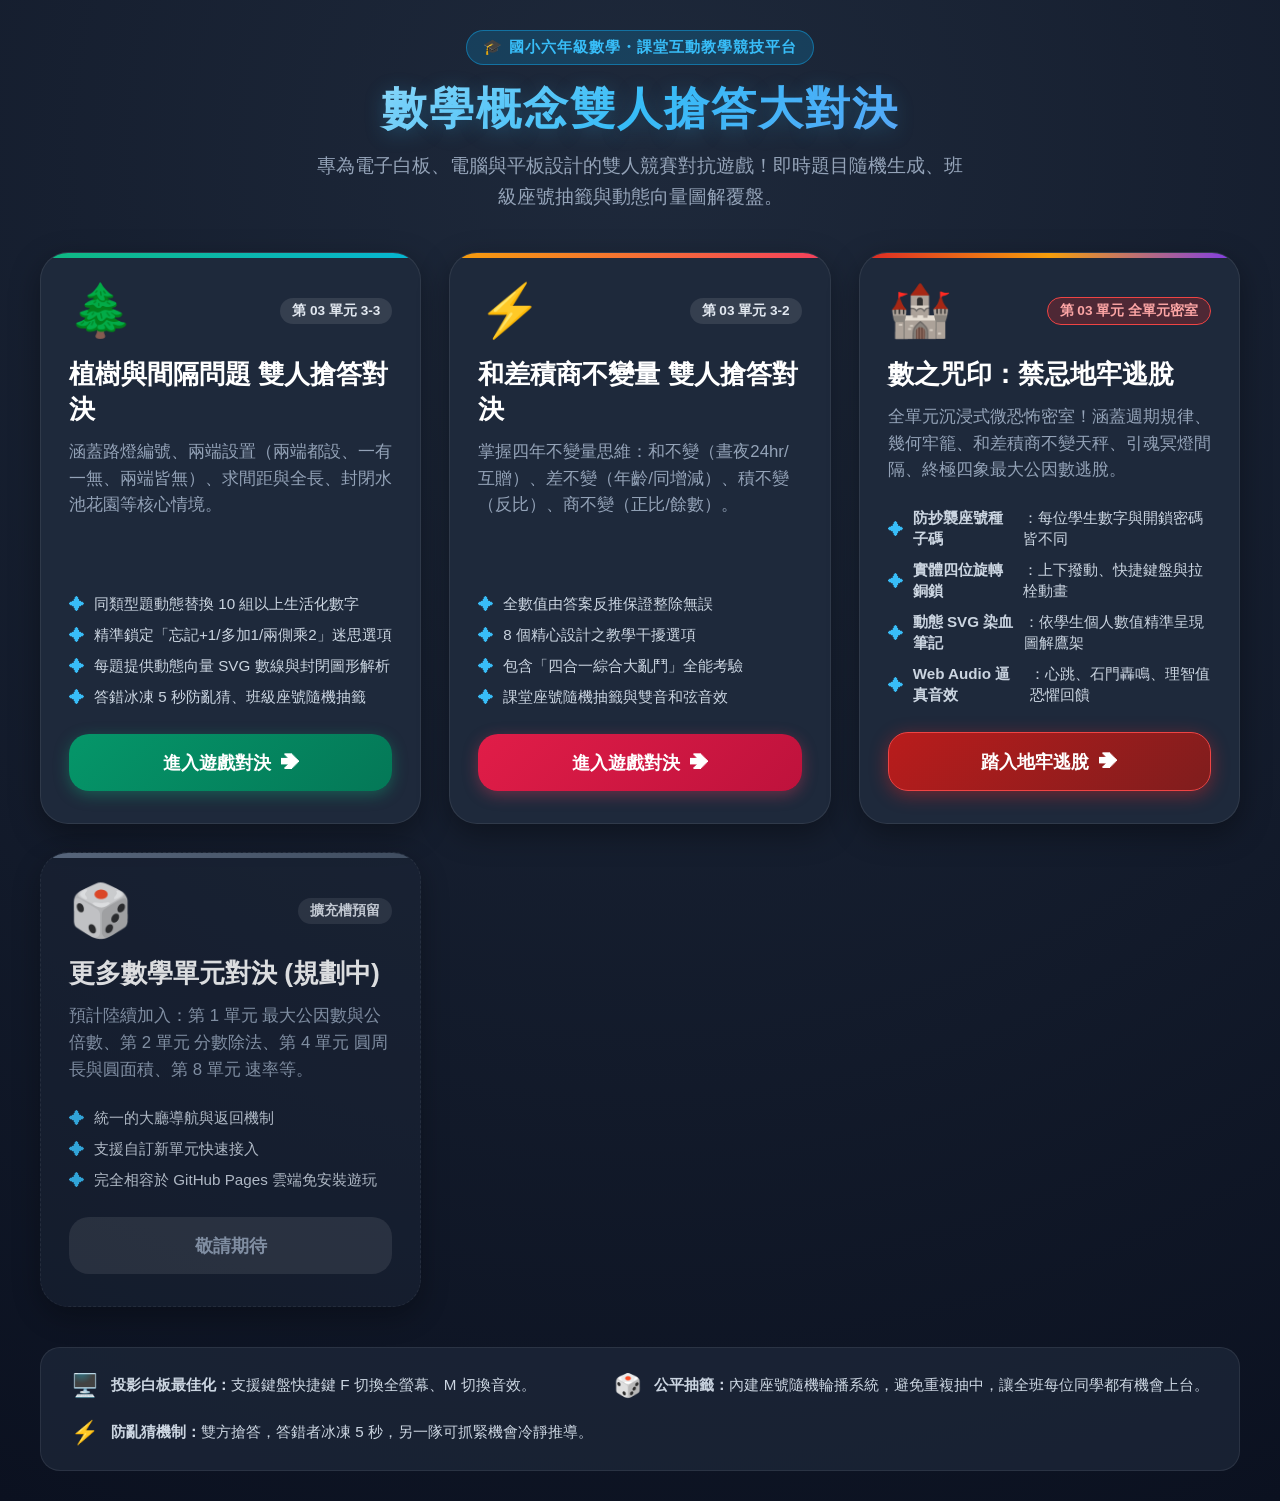
==== index.html @ cec196a3 "feat: 新增康軒六上第03單元《數之咒印：禁忌地牢逃脫》沉浸式微恐怖密室闖關遊戲" ====
<!DOCTYPE html>
<html lang="zh-TW">
<head>
  <meta charset="UTF-8">
  <meta name="viewport" content="width=device-width, initial-scale=1.0">
  <title>國小數學互動學習館・雙人搶答對決競技場</title>
  <link rel="stylesheet" href="portal.css?v=20261005_4">
</head>
<body>

  <div class="portal-container">
    <!-- 頂部大標題 -->
    <header class="portal-header">
      <div class="badge-tag">🎓 國小六年級數學・課堂互動教學競技平台</div>
      <h1 class="portal-title">數學概念雙人搶答大對決</h1>
      <p class="portal-subtitle">專為電子白板、電腦與平板設計的雙人競賽對抗遊戲！即時題目隨機生成、班級座號抽籤與動態向量圖解覆盤。</p>
    </header>

    <!-- 遊戲卡片列表 (今後可持續新增) -->
    <main class="games-grid">

      <!-- 遊戲 1：植樹與間隔問題 -->
      <a href="games/tree-intervals/index.html" class="game-card theme-tree">
        <div class="card-top">
          <span class="card-icon">🌲</span>
          <span class="unit-tag">第 03 單元 3-3</span>
        </div>
        <h2 class="card-title">植樹與間隔問題 雙人搶答對決</h2>
        <p class="card-desc">涵蓋路燈編號、兩端設置（兩端都設、一有一無、兩端皆無）、求間距與全長、封閉水池花園等核心情境。</p>
        
        <ul class="feature-list">
          <li><span class="f-icon">✦</span> 同類型題動態替換 10 組以上生活化數字</li>
          <li><span class="f-icon">✦</span> 精準鎖定「忘記+1/多加1/兩側乘2」迷思選項</li>
          <li><span class="f-icon">✦</span> 每題提供動態向量 SVG 數線與封閉圖形解析</li>
          <li><span class="f-icon">✦</span> 答錯冰凍 5 秒防亂猜、班級座號隨機抽籤</li>
        </ul>

        <div class="play-btn">
          <span>進入遊戲對決</span>
          <span>➔</span>
        </div>
      </a>

      <!-- 遊戲 2：和差積商不變量 -->
      <a href="games/invariant-quantities/index.html" class="game-card theme-invariant">
        <div class="card-top">
          <span class="card-icon">⚡</span>
          <span class="unit-tag">第 03 單元 3-2</span>
        </div>
        <h2 class="card-title">和差積商不變量 雙人搶答對決</h2>
        <p class="card-desc">掌握四年不變量思維：和不變（晝夜24hr/互贈）、差不變（年齡/同增減）、積不變（反比）、商不變（正比/餘數）。</p>
        
        <ul class="feature-list">
          <li><span class="f-icon">✦</span> 全數值由答案反推保證整除無誤</li>
          <li><span class="f-icon">✦</span> 8 個精心設計之教學干擾選項</li>
          <li><span class="f-icon">✦</span> 包含「四合一綜合大亂鬥」全能考驗</li>
          <li><span class="f-icon">✦</span> 課堂座號隨機抽籤與雙音和弦音效</li>
        </ul>

        <div class="play-btn">
          <span>進入遊戲對決</span>
          <span>➔</span>
        </div>
      </a>

      <!-- 遊戲 3：數之咒印：禁忌地牢逃脫 (全新密室闖關) -->
      <a href="games/curse-of-numbers/index.html" class="game-card theme-dungeon">
        <div class="card-top">
          <span class="card-icon">🏰</span>
          <span class="unit-tag" style="background: rgba(220, 38, 38, 0.25); color: #fca5a5; border: 1px solid #ef4444;">第 03 單元 全單元密室</span>
        </div>
        <h2 class="card-title">數之咒印：禁忌地牢逃脫</h2>
        <p class="card-desc">全單元沉浸式微恐怖密室！涵蓋週期規律、幾何牢籠、和差積商不變天秤、引魂冥燈間隔、終極四象最大公因數逃脫。</p>
        
        <ul class="feature-list">
          <li><span class="f-icon">✦</span> <strong>防抄襲座號種子碼</strong>：每位學生數字與開鎖密碼皆不同</li>
          <li><span class="f-icon">✦</span> <strong>實體四位旋轉銅鎖</strong>：上下撥動、快捷鍵盤與拉栓動畫</li>
          <li><span class="f-icon">✦</span> <strong>動態 SVG 染血筆記</strong>：依學生個人數值精準呈現圖解鷹架</li>
          <li><span class="f-icon">✦</span> <strong>Web Audio 逼真音效</strong>：心跳、石門轟鳴、理智值恐懼回饋</li>
        </ul>

        <div class="play-btn">
          <span>踏入地牢逃脫</span>
          <span>➔</span>
        </div>
      </a>

      <!-- 預留擴充卡片 (未來隨時新增) -->
      <div class="game-card theme-future">
        <div class="card-top">
          <span class="card-icon">🎲</span>
          <span class="unit-tag">擴充槽預留</span>
        </div>
        <h2 class="card-title">更多數學單元對決 (規劃中)</h2>
        <p class="card-desc">預計陸續加入：第 1 單元 最大公因數與公倍數、第 2 單元 分數除法、第 4 單元 圓周長與圓面積、第 8 單元 速率等。</p>
        
        <ul class="feature-list">
          <li><span class="f-icon">✦</span> 統一的大廳導航與返回機制</li>
          <li><span class="f-icon">✦</span> 支援自訂新單元快速接入</li>
          <li><span class="f-icon">✦</span> 完全相容於 GitHub Pages 雲端免安裝遊玩</li>
        </ul>

        <div class="play-btn future-btn">
          <span>敬請期待</span>
        </div>
      </div>

    </main>

    <!-- 底部課堂教學建議 -->
    <footer class="portal-footer-tips">
      <div class="tip-item">
        <span class="tip-icon">🖥️</span>
        <span><strong>投影白板最佳化：</strong>支援鍵盤快捷鍵 <kbd>F</kbd> 切換全螢幕、<kbd>M</kbd> 切換音效。</span>
      </div>
      <div class="tip-item">
        <span class="tip-icon">🎲</span>
        <span><strong>公平抽籤：</strong>內建座號隨機輪播系統，避免重複抽中，讓全班每位同學都有機會上台。</span>
      </div>
      <div class="tip-item">
        <span class="tip-icon">⚡</span>
        <span><strong>防亂猜機制：</strong>雙方搶答，答錯者冰凍 5 秒，另一隊可抓緊機會冷靜推導。</span>
      </div>
    </footer>
  </div>

</body>
</html>
---- portal.css ----
/* portal.css - 國小數學雙人對決遊戲大廳樣式 */
:root {
  --bg-dark: #0b1120;
  --bg-card: #1e293b;
  --card-hover: #273549;
  --text-main: #f8fafc;
  --text-muted: #94a3b8;
  --accent-cyan: #06b6d4;
  --accent-emerald: #10b981;
  --accent-rose: #f43f5e;
  --accent-amber: #f59e0b;
  --accent-purple: #8b5cf6;
  --radius-lg: 20px;
  --radius-xl: 28px;
}

* {
  box-sizing: border-box;
  margin: 0;
  padding: 0;
  font-family: -apple-system, BlinkMacSystemFont, "Segoe UI", "Microsoft JhengHei", "PingFang TC", Roboto, sans-serif;
}

body {
  background: radial-gradient(circle at 50% 10%, #1e293b 0%, #0b1120 100%);
  color: var(--text-main);
  min-height: 100vh;
  display: flex;
  flex-direction: column;
  padding: 30px 20px;
}

.portal-container {
  max-width: 1200px;
  margin: 0 auto;
  width: 100%;
  display: flex;
  flex-direction: column;
  flex: 1;
}

/* 頂部標題 */
.portal-header {
  text-align: center;
  margin-bottom: 40px;
  position: relative;
}

.badge-tag {
  display: inline-block;
  background: rgba(14, 165, 233, 0.2);
  border: 1px solid rgba(14, 165, 233, 0.5);
  color: #38bdf8;
  font-size: 0.95rem;
  font-weight: 700;
  padding: 6px 16px;
  border-radius: 30px;
  margin-bottom: 14px;
  letter-spacing: 1px;
}

.portal-title {
  font-size: 2.8rem;
  font-weight: 900;
  letter-spacing: 2px;
  background: linear-gradient(135deg, #f8fafc 0%, #38bdf8 50%, #818cf8 100%);
  -webkit-background-clip: text;
  -webkit-text-fill-color: transparent;
  margin-bottom: 12px;
  text-shadow: 0 4px 20px rgba(56, 189, 248, 0.25);
}

.portal-subtitle {
  font-size: 1.2rem;
  color: var(--text-muted);
  max-width: 650px;
  margin: 0 auto;
  line-height: 1.6;
}

/* 遊戲卡片網格 */
.games-grid {
  display: grid;
  grid-template-columns: repeat(auto-fit, minmax(360px, 1fr));
  gap: 28px;
  margin-bottom: 40px;
}

.game-card {
  background: var(--bg-card);
  border: 1px solid rgba(255, 255, 255, 0.08);
  border-radius: var(--radius-xl);
  padding: 32px 28px;
  display: flex;
  flex-direction: column;
  position: relative;
  overflow: hidden;
  box-shadow: 0 10px 30px rgba(0, 0, 0, 0.35);
  transition: all 0.3s cubic-bezier(0.16, 1, 0.3, 1);
  text-decoration: none;
  color: inherit;
}

.game-card:hover {
  transform: translateY(-8px);
  background: var(--card-hover);
  border-color: rgba(56, 189, 248, 0.4);
  box-shadow: 0 20px 45px rgba(14, 165, 233, 0.25);
}

/* 卡片邊緣頂部光暈 */
.game-card::before {
  content: '';
  position: absolute;
  top: 0;
  left: 0;
  right: 0;
  height: 5px;
  background: linear-gradient(90deg, #38bdf8, #818cf8);
}

.game-card.theme-tree::before {
  background: linear-gradient(90deg, #10b981, #06b6d4);
}

.game-card.theme-invariant::before {
  background: linear-gradient(90deg, #f59e0b, #f43f5e);
}

.game-card.theme-future::before {
  background: linear-gradient(90deg, #64748b, #475569);
}

/* 卡片頂部資訊列 */
.card-top {
  display: flex;
  justify-content: space-between;
  align-items: center;
  margin-bottom: 20px;
}

.card-icon {
  font-size: 3.2rem;
  line-height: 1;
}

.unit-tag {
  background: rgba(255, 255, 255, 0.1);
  color: #e2e8f0;
  font-size: 0.85rem;
  font-weight: 700;
  padding: 4px 12px;
  border-radius: 20px;
}

.card-title {
  font-size: 1.65rem;
  font-weight: 800;
  color: #ffffff;
  margin-bottom: 12px;
  display: flex;
  align-items: center;
  gap: 10px;
}

.card-desc {
  font-size: 1.05rem;
  color: var(--text-muted);
  line-height: 1.6;
  margin-bottom: 24px;
  flex: 1;
}

/* 亮點特性清單 */
.feature-list {
  list-style: none;
  margin-bottom: 26px;
  display: flex;
  flex-direction: column;
  gap: 10px;
}

.feature-list li {
  display: flex;
  align-items: center;
  gap: 10px;
  font-size: 0.95rem;
  color: #cbd5e1;
}

.feature-list li .f-icon {
  color: #38bdf8;
  font-weight: bold;
}

/* 進入按鈕 */
.play-btn {
  background: linear-gradient(135deg, #0284c7 0%, #0369a1 100%);
  color: #ffffff;
  border: none;
  padding: 16px 24px;
  border-radius: var(--radius-lg);
  font-size: 1.15rem;
  font-weight: 800;
  cursor: pointer;
  display: flex;
  align-items: center;
  justify-content: center;
  gap: 10px;
  transition: all 0.25s ease;
  box-shadow: 0 4px 15px rgba(2, 132, 199, 0.4);
}

.game-card:hover .play-btn {
  background: linear-gradient(135deg, #0ea5e9 0%, #0284c7 100%);
  transform: scale(1.02);
  box-shadow: 0 6px 20px rgba(14, 165, 233, 0.6);
}

.theme-tree .play-btn {
  background: linear-gradient(135deg, #059669 0%, #047857 100%);
  box-shadow: 0 4px 15px rgba(16, 185, 129, 0.35);
}
.game-card.theme-tree:hover .play-btn {
  background: linear-gradient(135deg, #10b981 0%, #059669 100%);
  box-shadow: 0 6px 20px rgba(16, 185, 129, 0.55);
}

.theme-invariant .play-btn {
  background: linear-gradient(135deg, #e11d48 0%, #be123c 100%);
  box-shadow: 0 4px 15px rgba(244, 63, 94, 0.35);
}
.game-card.theme-invariant:hover .play-btn {
  background: linear-gradient(135deg, #f43f5e 0%, #e11d48 100%);
  box-shadow: 0 6px 20px rgba(244, 63, 94, 0.55);
}

/* 密室恐懼主題 */
.game-card.theme-dungeon::before {
  background: linear-gradient(90deg, #dc2626, #f59e0b, #7c3aed);
}
.theme-dungeon .play-btn {
  background: linear-gradient(135deg, #b91c1c 0%, #7f1d1d 100%);
  border: 1px solid #ef4444;
  box-shadow: 0 4px 18px rgba(220, 38, 38, 0.45);
}
.game-card.theme-dungeon:hover .play-btn {
  background: linear-gradient(135deg, #dc2626 0%, #991b1b 100%);
  box-shadow: 0 6px 25px rgba(239, 68, 68, 0.65);
}

/* 預留卡片 */
.game-card.theme-future {
  border-style: dashed;
  background: rgba(30, 41, 59, 0.5);
  opacity: 0.85;
}
.game-card.theme-future:hover {
  transform: none;
  background: rgba(30, 41, 59, 0.7);
  box-shadow: none;
}
.future-btn {
  background: rgba(255, 255, 255, 0.1);
  color: #94a3b8;
  cursor: default;
  box-shadow: none;
}

/* 底部教學說明區 */
.portal-footer-tips {
  background: rgba(30, 41, 59, 0.7);
  border: 1px solid rgba(255, 255, 255, 0.08);
  border-radius: var(--radius-lg);
  padding: 24px 30px;
  display: flex;
  flex-wrap: wrap;
  gap: 20px;
  justify-content: space-between;
  align-items: center;
  margin-top: auto;
}

.tip-item {
  display: flex;
  align-items: center;
  gap: 12px;
  font-size: 0.95rem;
  color: #cbd5e1;
}

.tip-icon {
  font-size: 1.4rem;
}

@media (max-width: 768px) {
  .portal-title {
    font-size: 2.1rem;
  }
  .games-grid {
    grid-template-columns: 1fr;
  }
  .portal-footer-tips {
    flex-direction: column;
    align-items: flex-start;
  }
}
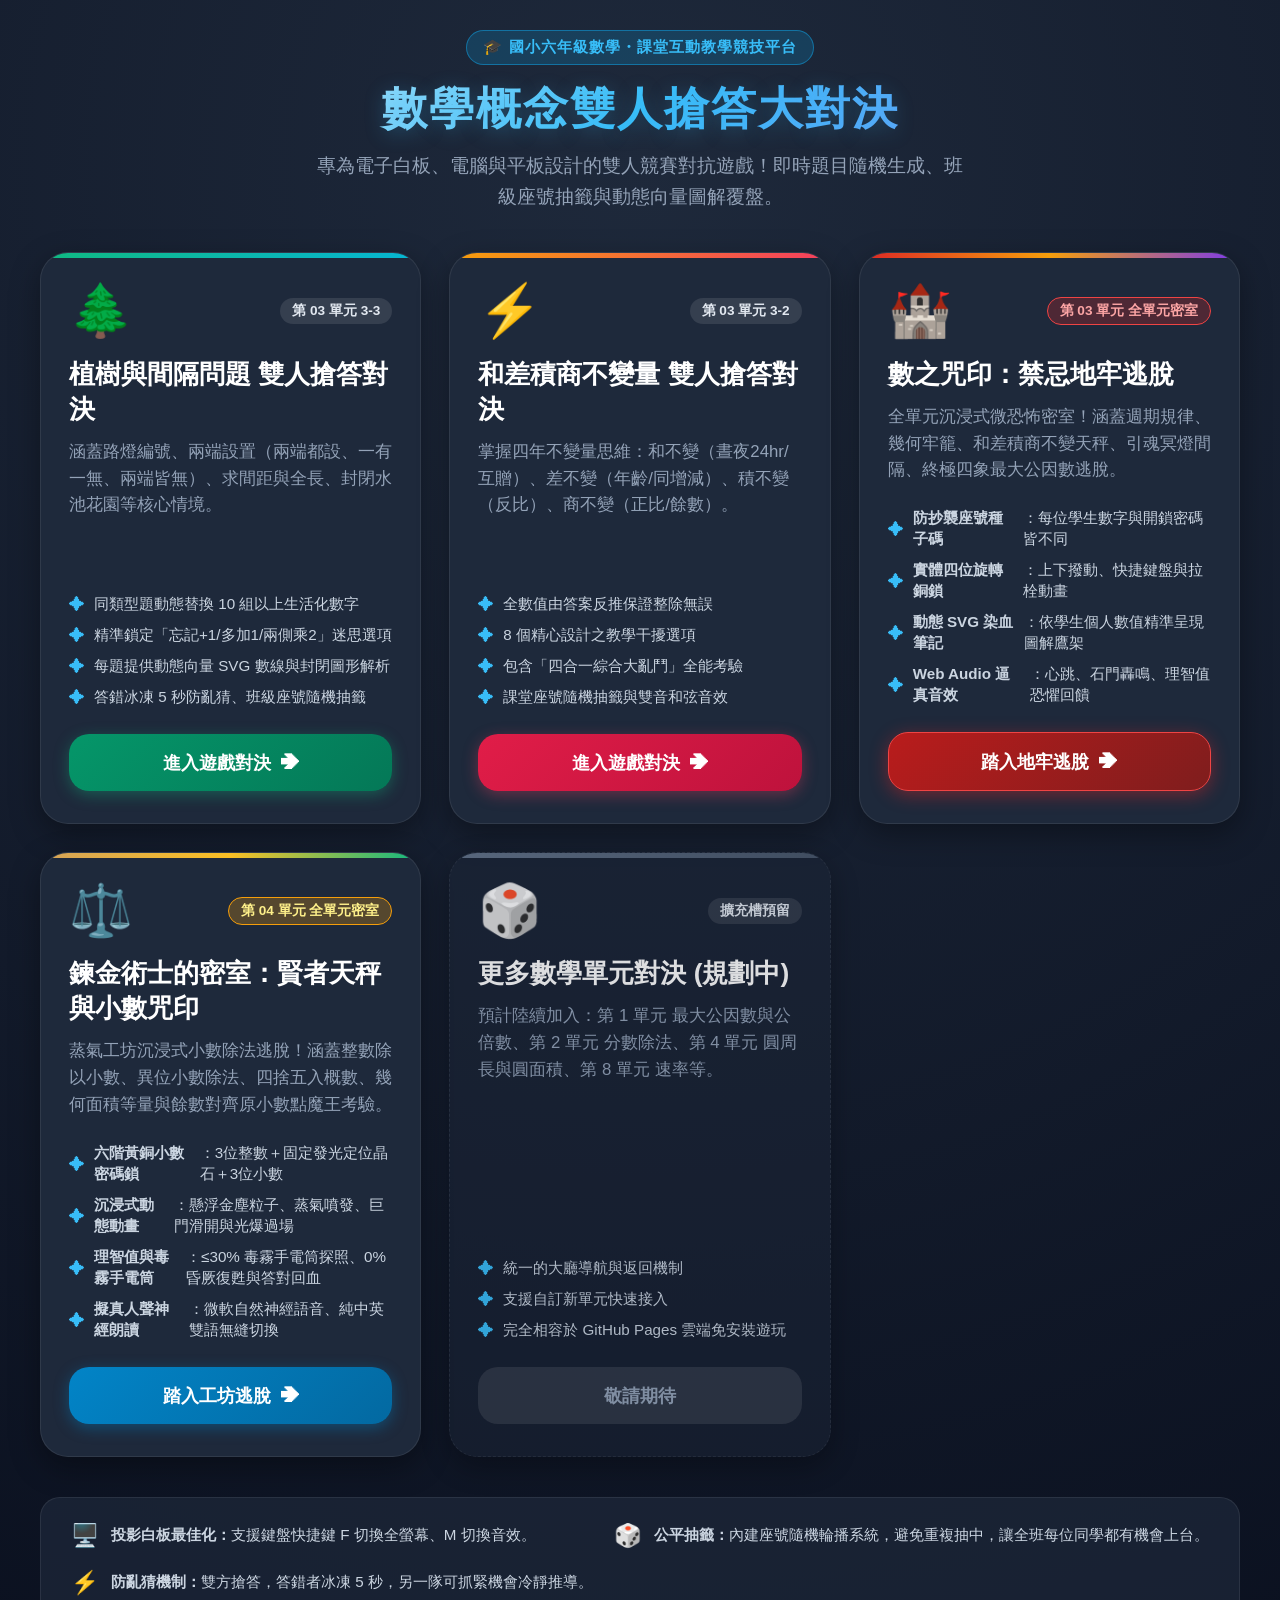
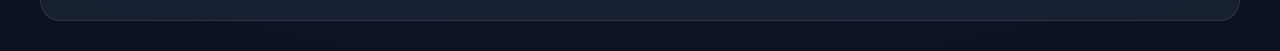
==== commit 092c44e9: "feat: add Kang Hsuan Unit 4 Decimal Division escape room (alchemist-scales) with 6-dial decimal lock" ====
--- a/index.html
+++ b/index.html
@@ -85,6 +85,28 @@
         </div>
       </a>
 
+      <!-- 遊戲 4：鍊金術士的密室：賢者天秤與小數咒印 (第 04 單元小數除法全新密室) -->
+      <a href="games/alchemist-scales/index.html" class="game-card theme-alchemist">
+        <div class="card-top">
+          <span class="card-icon">⚖️</span>
+          <span class="unit-tag" style="background: rgba(245, 158, 11, 0.25); color: #fef08a; border: 1px solid #f59e0b;">第 04 單元 全單元密室</span>
+        </div>
+        <h2 class="card-title">鍊金術士的密室：賢者天秤與小數咒印</h2>
+        <p class="card-desc">蒸氣工坊沉浸式小數除法逃脫！涵蓋整數除以小數、異位小數除法、四捨五入概數、幾何面積等量與餘數對齊原小數點魔王考驗。</p>
+        
+        <ul class="feature-list">
+          <li><span class="f-icon">✦</span> <strong>六階黃銅小數密碼鎖</strong>：3位整數＋固定發光定位晶石＋3位小數</li>
+          <li><span class="f-icon">✦</span> <strong>沉浸式動態動畫</strong>：懸浮金塵粒子、蒸氣噴發、巨門滑開與光爆過場</li>
+          <li><span class="f-icon">✦</span> <strong>理智值與毒霧手電筒</strong>：≤30% 毒霧手電筒探照、0% 昏厥復甦與答對回血</li>
+          <li><span class="f-icon">✦</span> <strong>擬真人聲神經朗讀</strong>：微軟自然神經語音、純中英雙語無縫切換</li>
+        </ul>
+
+        <div class="play-btn">
+          <span>踏入工坊逃脫</span>
+          <span>➔</span>
+        </div>
+      </a>
+
       <!-- 預留擴充卡片 (未來隨時新增) -->
       <div class="game-card theme-future">
         <div class="card-top">
--- a/portal.css
+++ b/portal.css
@@ -131,6 +131,10 @@
   background: linear-gradient(90deg, #64748b, #475569);
 }
 
+.game-card.theme-alchemist::before {
+  background: linear-gradient(90deg, #d4a359, #fbbf24, #10b981);
+}
+
 /* 卡片頂部資訊列 */
 .card-top {
   display: flex;
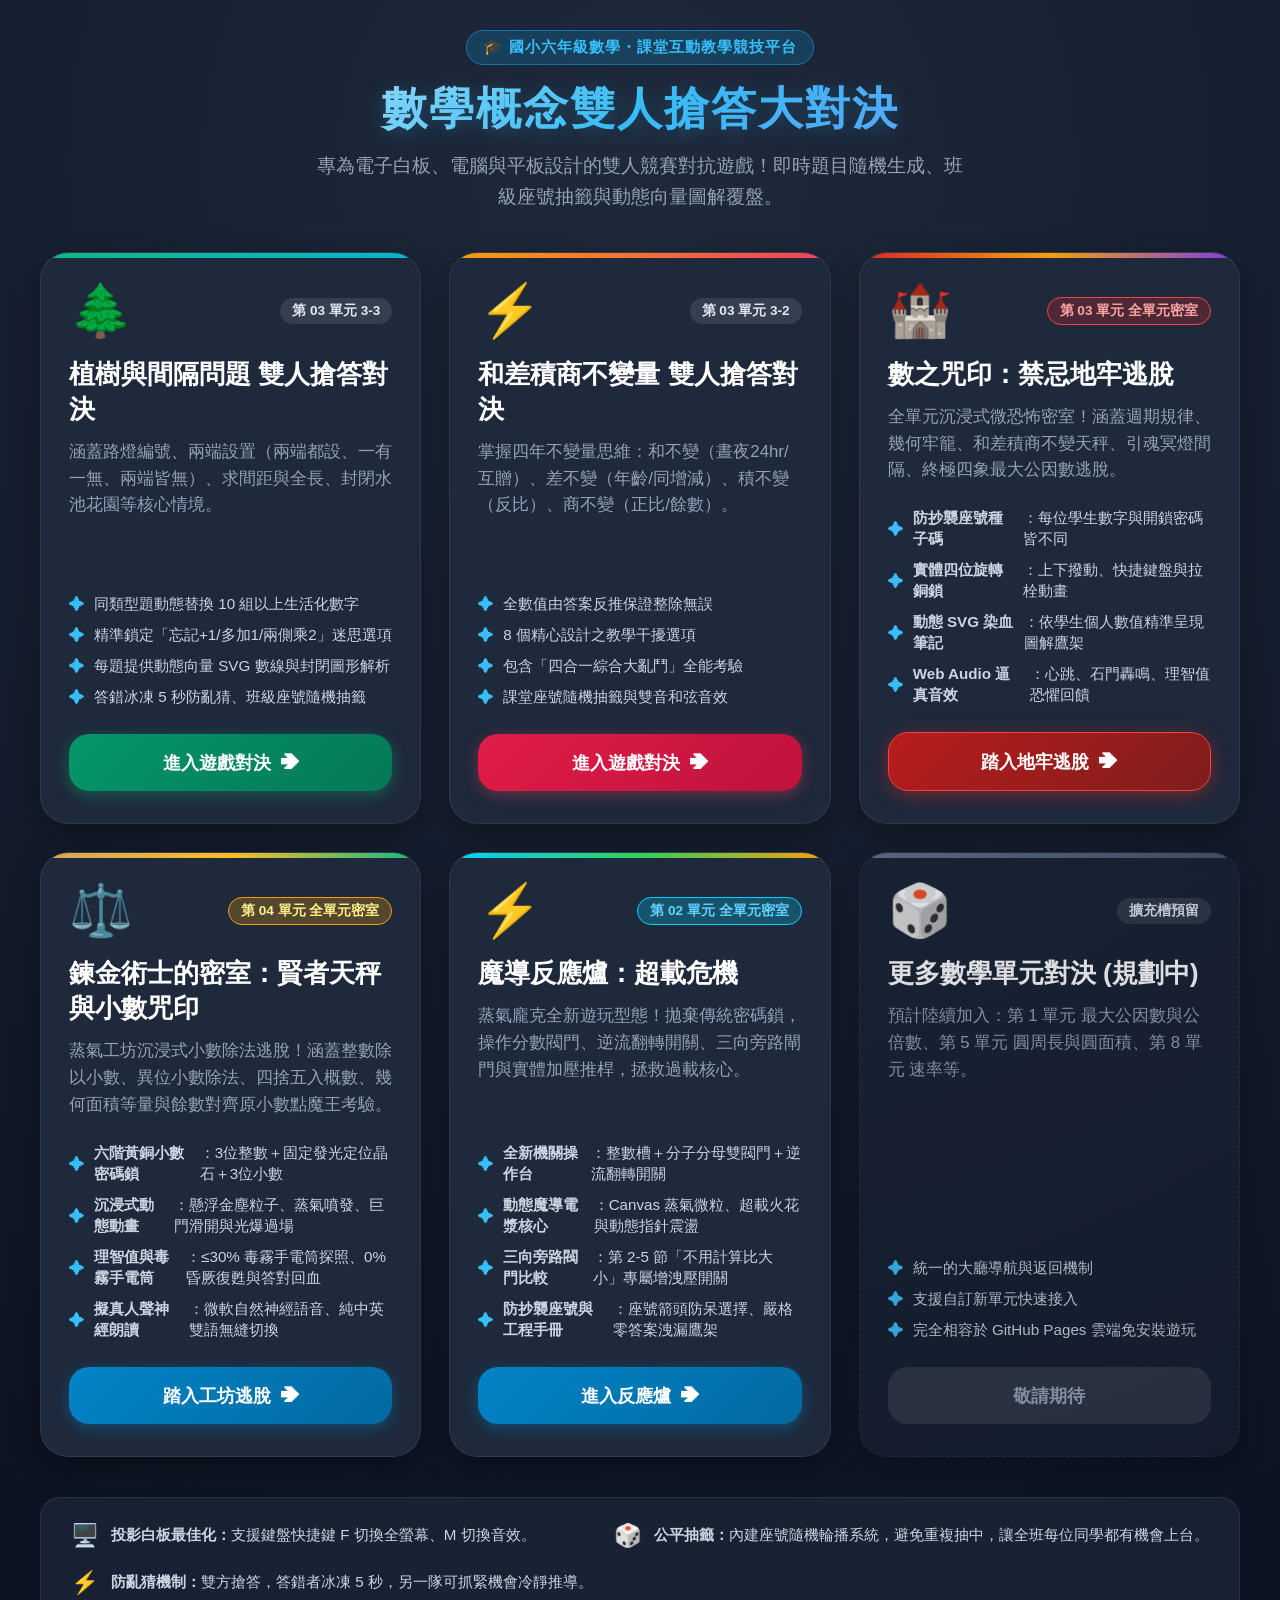
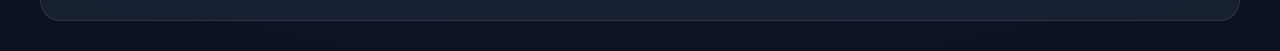
==== commit e7bdb674: "feat: Add Aether Reactor Core Overload escape room for Kang Hsuan Grade 6 Unit 2 Fraction Division" ====
--- a/index.html
+++ b/index.html
@@ -107,6 +107,28 @@
         </div>
       </a>
 
+      <!-- 遊戲 5：魔導反應爐：超載危機 (第 02 單元分數除法全新機關密室) -->
+      <a href="games/reactor-core/index.html" class="game-card theme-reactor">
+        <div class="card-top">
+          <span class="card-icon">⚡</span>
+          <span class="unit-tag" style="background: rgba(0, 210, 255, 0.25); color: #64d2ff; border: 1px solid #00d2ff;">第 02 單元 全單元密室</span>
+        </div>
+        <h2 class="card-title">魔導反應爐：超載危機</h2>
+        <p class="card-desc">蒸氣龐克全新遊玩型態！拋棄傳統密碼鎖，操作分數閥門、逆流翻轉開關、三向旁路閘門與實體加壓推桿，拯救過載核心。</p>
+        
+        <ul class="feature-list">
+          <li><span class="f-icon">✦</span> <strong>全新機關操作台</strong>：整數槽＋分子分母雙閥門＋逆流翻轉開關</li>
+          <li><span class="f-icon">✦</span> <strong>動態魔導電漿核心</strong>：Canvas 蒸氣微粒、超載火花與動態指針震盪</li>
+          <li><span class="f-icon">✦</span> <strong>三向旁路閥門比較</strong>：第 2-5 節「不用計算比大小」專屬增洩壓開關</li>
+          <li><span class="f-icon">✦</span> <strong>防抄襲座號與工程手冊</strong>：座號箭頭防呆選擇、嚴格零答案洩漏鷹架</li>
+        </ul>
+
+        <div class="play-btn">
+          <span>進入反應爐</span>
+          <span>➔</span>
+        </div>
+      </a>
+
       <!-- 預留擴充卡片 (未來隨時新增) -->
       <div class="game-card theme-future">
         <div class="card-top">
@@ -114,7 +136,7 @@
           <span class="unit-tag">擴充槽預留</span>
         </div>
         <h2 class="card-title">更多數學單元對決 (規劃中)</h2>
-        <p class="card-desc">預計陸續加入：第 1 單元 最大公因數與公倍數、第 2 單元 分數除法、第 4 單元 圓周長與圓面積、第 8 單元 速率等。</p>
+        <p class="card-desc">預計陸續加入：第 1 單元 最大公因數與公倍數、第 5 單元 圓周長與圓面積、第 8 單元 速率等。</p>
         
         <ul class="feature-list">
           <li><span class="f-icon">✦</span> 統一的大廳導航與返回機制</li>
--- a/portal.css
+++ b/portal.css
@@ -135,6 +135,10 @@
   background: linear-gradient(90deg, #d4a359, #fbbf24, #10b981);
 }
 
+.game-card.theme-reactor::before {
+  background: linear-gradient(90deg, #00d2ff, #30d158, #ff9f0a);
+}
+
 /* 卡片頂部資訊列 */
 .card-top {
   display: flex;
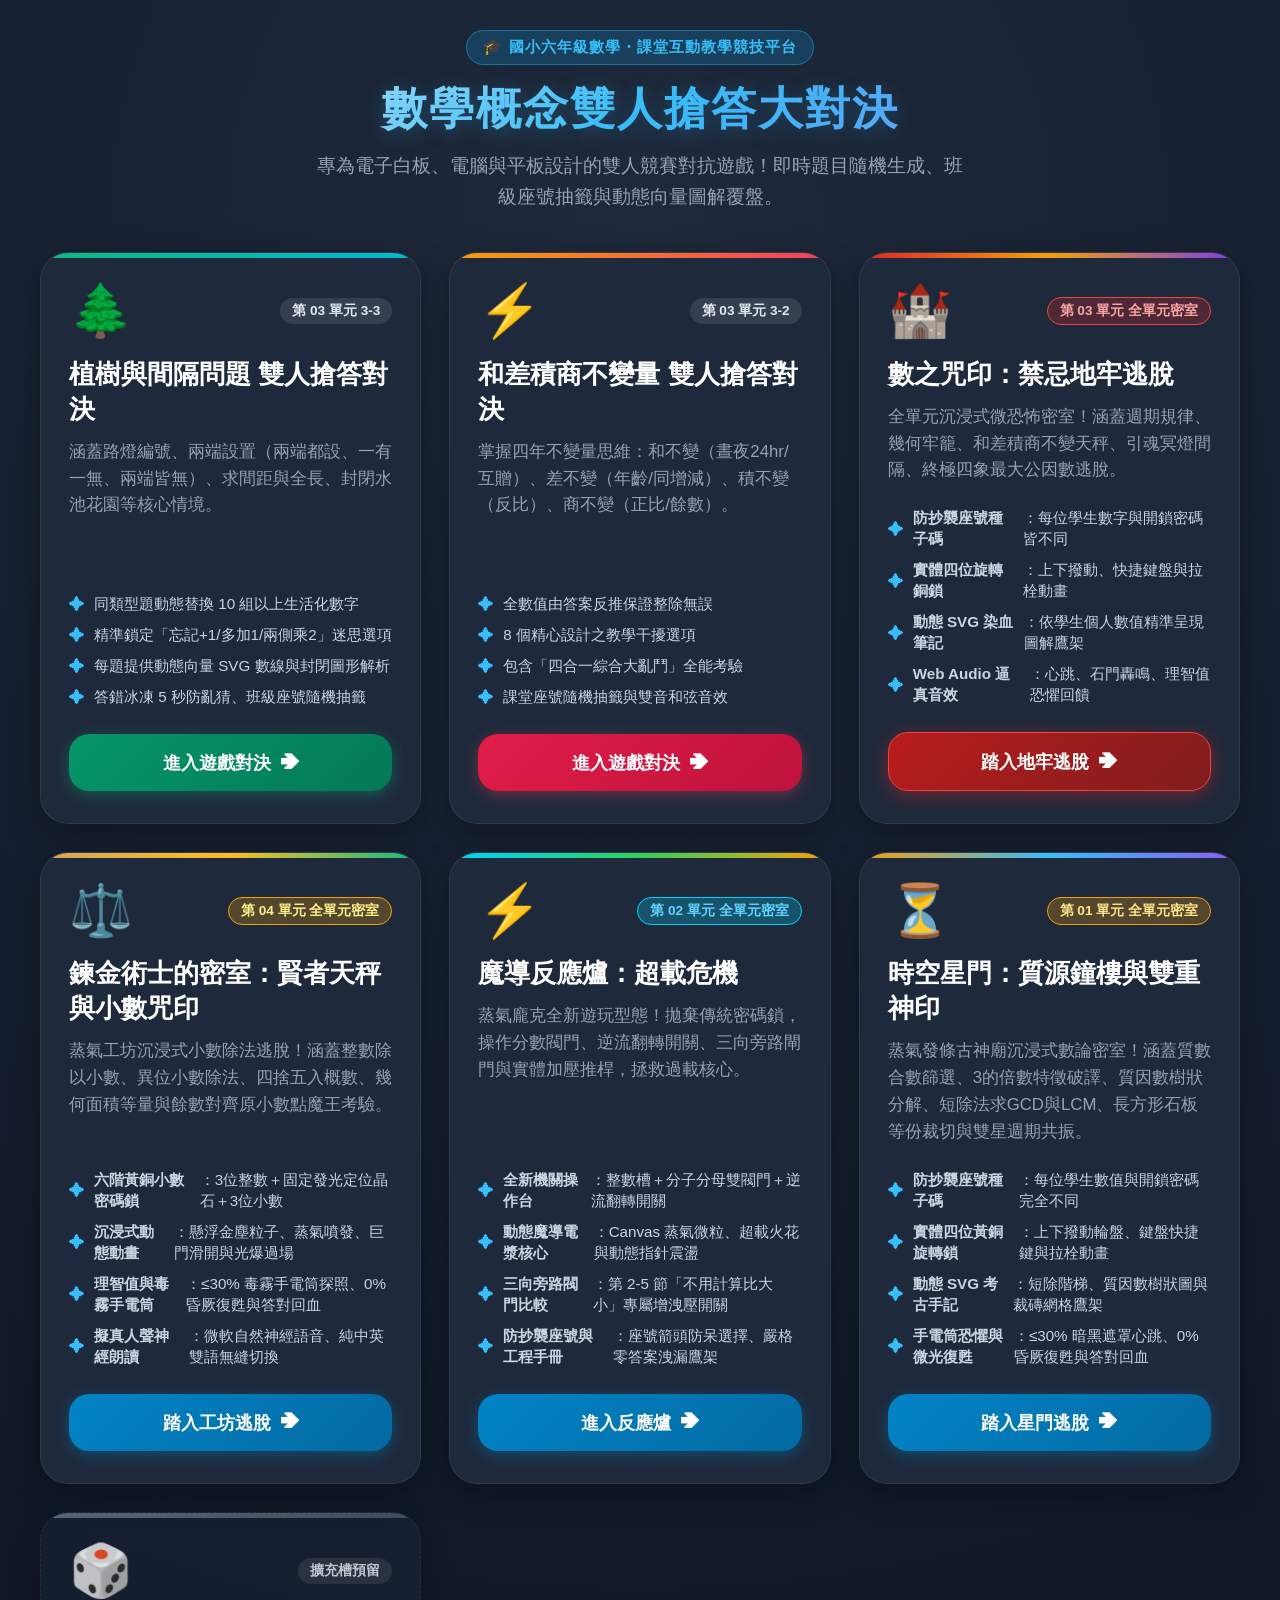
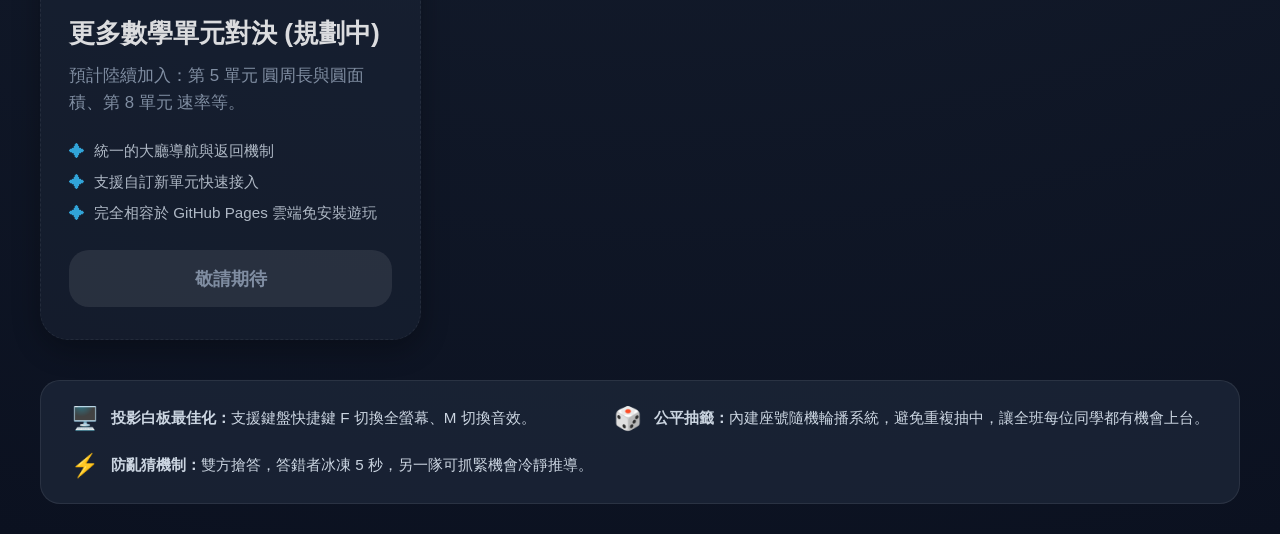
==== commit edbb3eef: "feat(celestial-clockwork): add Grade 6 Unit 1 GCD and LCM escape room game" ====
--- a/index.html
+++ b/index.html
@@ -129,6 +129,28 @@
         </div>
       </a>
 
+      <!-- 遊戲 6：時空星門：質源鐘樓與雙重神印 (第 01 單元最大公因數與最小公倍數全新密室) -->
+      <a href="games/celestial-clockwork/index.html" class="game-card theme-clockwork">
+        <div class="card-top">
+          <span class="card-icon">⏳</span>
+          <span class="unit-tag" style="background: rgba(245, 158, 11, 0.25); color: #fde68a; border: 1px solid #f59e0b;">第 01 單元 全單元密室</span>
+        </div>
+        <h2 class="card-title">時空星門：質源鐘樓與雙重神印</h2>
+        <p class="card-desc">蒸氣發條古神廟沉浸式數論密室！涵蓋質數合數篩選、3的倍數特徵破譯、質因數樹狀分解、短除法求GCD與LCM、長方形石板等份裁切與雙星週期共振。</p>
+        
+        <ul class="feature-list">
+          <li><span class="f-icon">✦</span> <strong>防抄襲座號種子碼</strong>：每位學生數值與開鎖密碼完全不同</li>
+          <li><span class="f-icon">✦</span> <strong>實體四位黃銅旋轉鎖</strong>：上下撥動輪盤、鍵盤快捷鍵與拉栓動畫</li>
+          <li><span class="f-icon">✦</span> <strong>動態 SVG 考古手記</strong>：短除階梯、質因數樹狀圖與裁磚網格鷹架</li>
+          <li><span class="f-icon">✦</span> <strong>手電筒恐懼與微光復甦</strong>：≤30% 暗黑遮罩心跳、0% 昏厥復甦與答對回血</li>
+        </ul>
+
+        <div class="play-btn">
+          <span>踏入星門逃脫</span>
+          <span>➔</span>
+        </div>
+      </a>
+
       <!-- 預留擴充卡片 (未來隨時新增) -->
       <div class="game-card theme-future">
         <div class="card-top">
@@ -136,7 +158,7 @@
           <span class="unit-tag">擴充槽預留</span>
         </div>
         <h2 class="card-title">更多數學單元對決 (規劃中)</h2>
-        <p class="card-desc">預計陸續加入：第 1 單元 最大公因數與公倍數、第 5 單元 圓周長與圓面積、第 8 單元 速率等。</p>
+        <p class="card-desc">預計陸續加入：第 5 單元 圓周長與圓面積、第 8 單元 速率等。</p>
         
         <ul class="feature-list">
           <li><span class="f-icon">✦</span> 統一的大廳導航與返回機制</li>
--- a/portal.css
+++ b/portal.css
@@ -139,6 +139,10 @@
   background: linear-gradient(90deg, #00d2ff, #30d158, #ff9f0a);
 }
 
+.game-card.theme-clockwork::before {
+  background: linear-gradient(90deg, #f59e0b, #38bdf8, #8b5cf6);
+}
+
 /* 卡片頂部資訊列 */
 .card-top {
   display: flex;
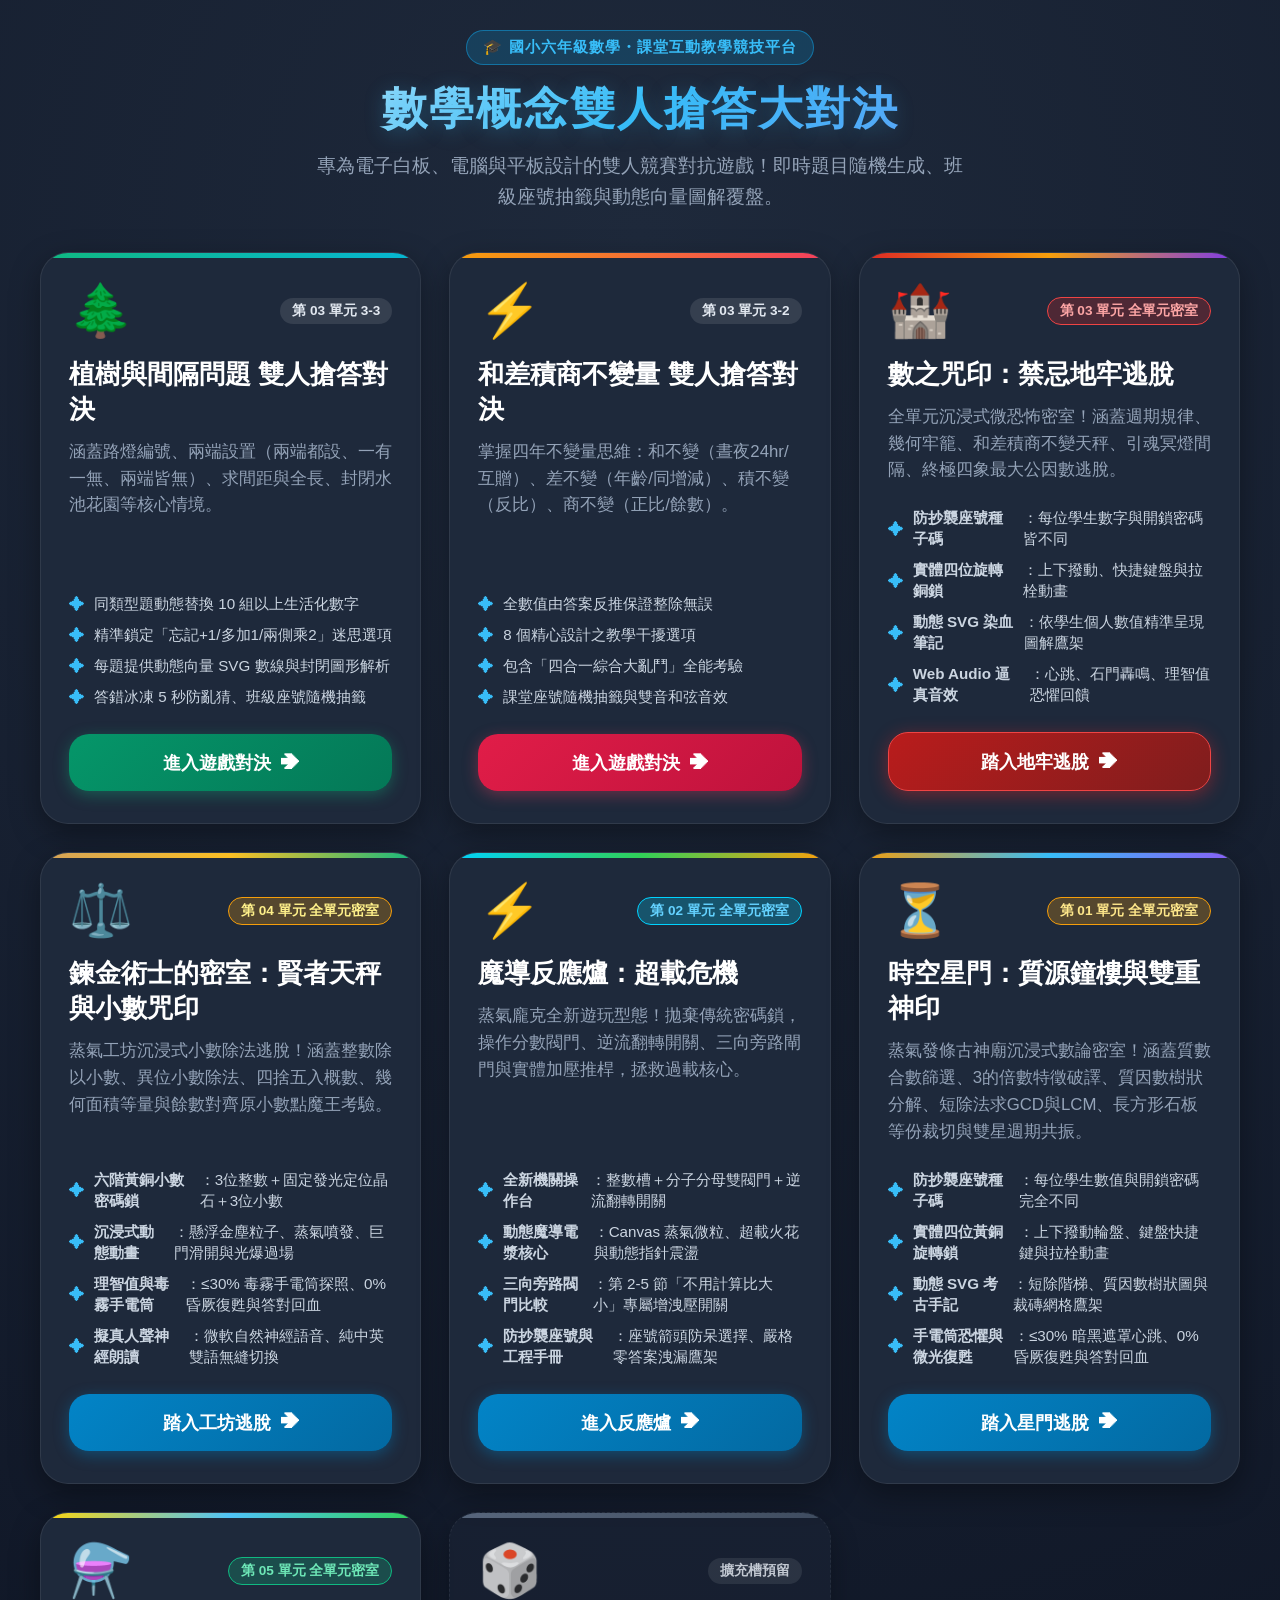
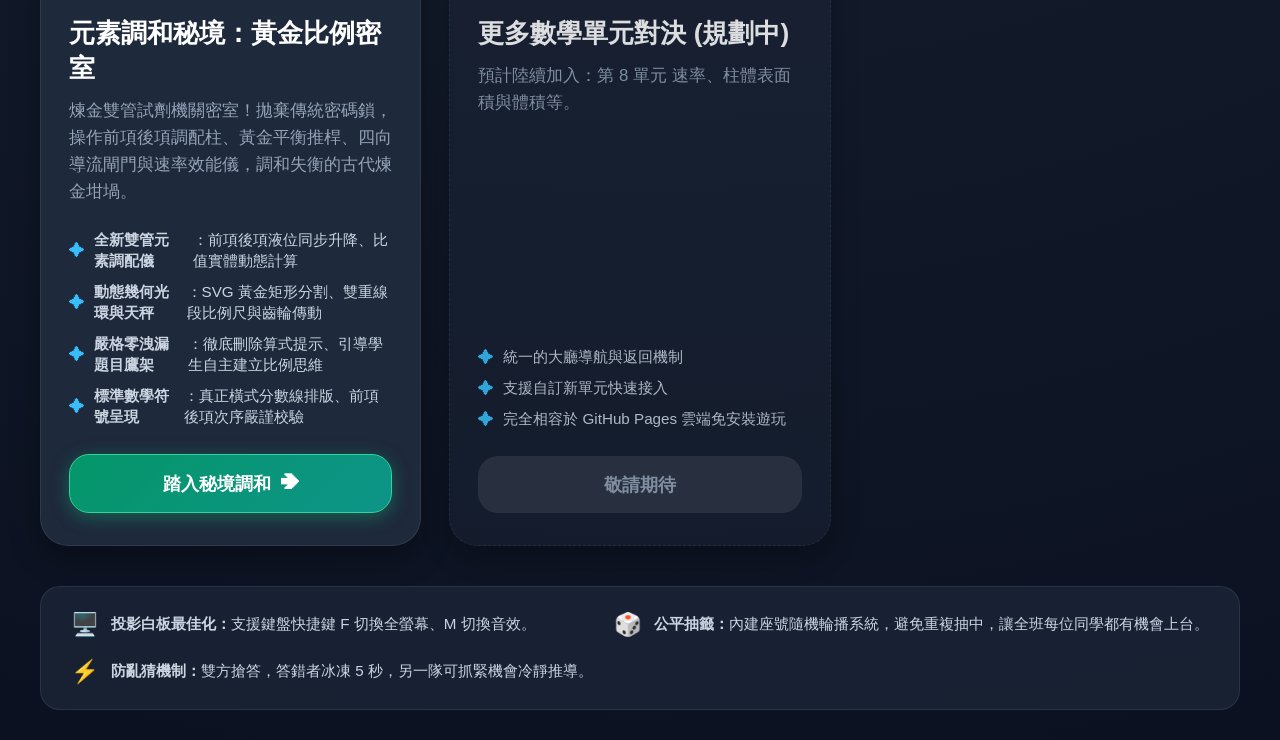
==== commit a17a4636: "feat: Add Crucible of Ratios escape room for Grade 6 Unit 5 Ratios and Value of Ratio" ====
--- a/index.html
+++ b/index.html
@@ -151,6 +151,28 @@
         </div>
       </a>
 
+      <!-- 遊戲 7：元素調和秘境：黃金比例密室 (第 05 單元比與比值全新機關密室) -->
+      <a href="games/crucible-of-ratios/index.html" class="game-card theme-crucible">
+        <div class="card-top">
+          <span class="card-icon">⚗️</span>
+          <span class="unit-tag" style="background: rgba(16, 185, 129, 0.25); color: #6ee7b7; border: 1px solid #10b981;">第 05 單元 全單元密室</span>
+        </div>
+        <h2 class="card-title">元素調和秘境：黃金比例密室</h2>
+        <p class="card-desc">煉金雙管試劑機關密室！拋棄傳統密碼鎖，操作前項後項調配柱、黃金平衡推桿、四向導流閘門與速率效能儀，調和失衡的古代煉金坩堝。</p>
+        
+        <ul class="feature-list">
+          <li><span class="f-icon">✦</span> <strong>全新雙管元素調配儀</strong>：前項後項液位同步升降、比值實體動態計算</li>
+          <li><span class="f-icon">✦</span> <strong>動態幾何光環與天秤</strong>：SVG 黃金矩形分割、雙重線段比例尺與齒輪傳動</li>
+          <li><span class="f-icon">✦</span> <strong>嚴格零洩漏題目鷹架</strong>：徹底刪除算式提示、引導學生自主建立比例思維</li>
+          <li><span class="f-icon">✦</span> <strong>標準數學符號呈現</strong>：真正橫式分數線排版、前項後項次序嚴謹校驗</li>
+        </ul>
+
+        <div class="play-btn">
+          <span>踏入秘境調和</span>
+          <span>➔</span>
+        </div>
+      </a>
+
       <!-- 預留擴充卡片 (未來隨時新增) -->
       <div class="game-card theme-future">
         <div class="card-top">
@@ -158,7 +180,7 @@
           <span class="unit-tag">擴充槽預留</span>
         </div>
         <h2 class="card-title">更多數學單元對決 (規劃中)</h2>
-        <p class="card-desc">預計陸續加入：第 5 單元 圓周長與圓面積、第 8 單元 速率等。</p>
+        <p class="card-desc">預計陸續加入：第 8 單元 速率、柱體表面積與體積等。</p>
         
         <ul class="feature-list">
           <li><span class="f-icon">✦</span> 統一的大廳導航與返回機制</li>
--- a/portal.css
+++ b/portal.css
@@ -143,6 +143,10 @@
   background: linear-gradient(90deg, #f59e0b, #38bdf8, #8b5cf6);
 }
 
+.game-card.theme-crucible::before {
+  background: linear-gradient(90deg, #ffd60a, #4fc3f7, #30d158);
+}
+
 /* 卡片頂部資訊列 */
 .card-top {
   display: flex;
@@ -259,6 +263,17 @@
 .game-card.theme-dungeon:hover .play-btn {
   background: linear-gradient(135deg, #dc2626 0%, #991b1b 100%);
   box-shadow: 0 6px 25px rgba(239, 68, 68, 0.65);
+}
+
+/* 元素調和秘境主題 */
+.theme-crucible .play-btn {
+  background: linear-gradient(135deg, #059669 0%, #0d9488 100%);
+  border: 1px solid #34d399;
+  box-shadow: 0 4px 18px rgba(16, 185, 129, 0.4);
+}
+.game-card.theme-crucible:hover .play-btn {
+  background: linear-gradient(135deg, #10b981 0%, #14b8a6 100%);
+  box-shadow: 0 6px 25px rgba(52, 211, 153, 0.6);
 }
 
 /* 預留卡片 */
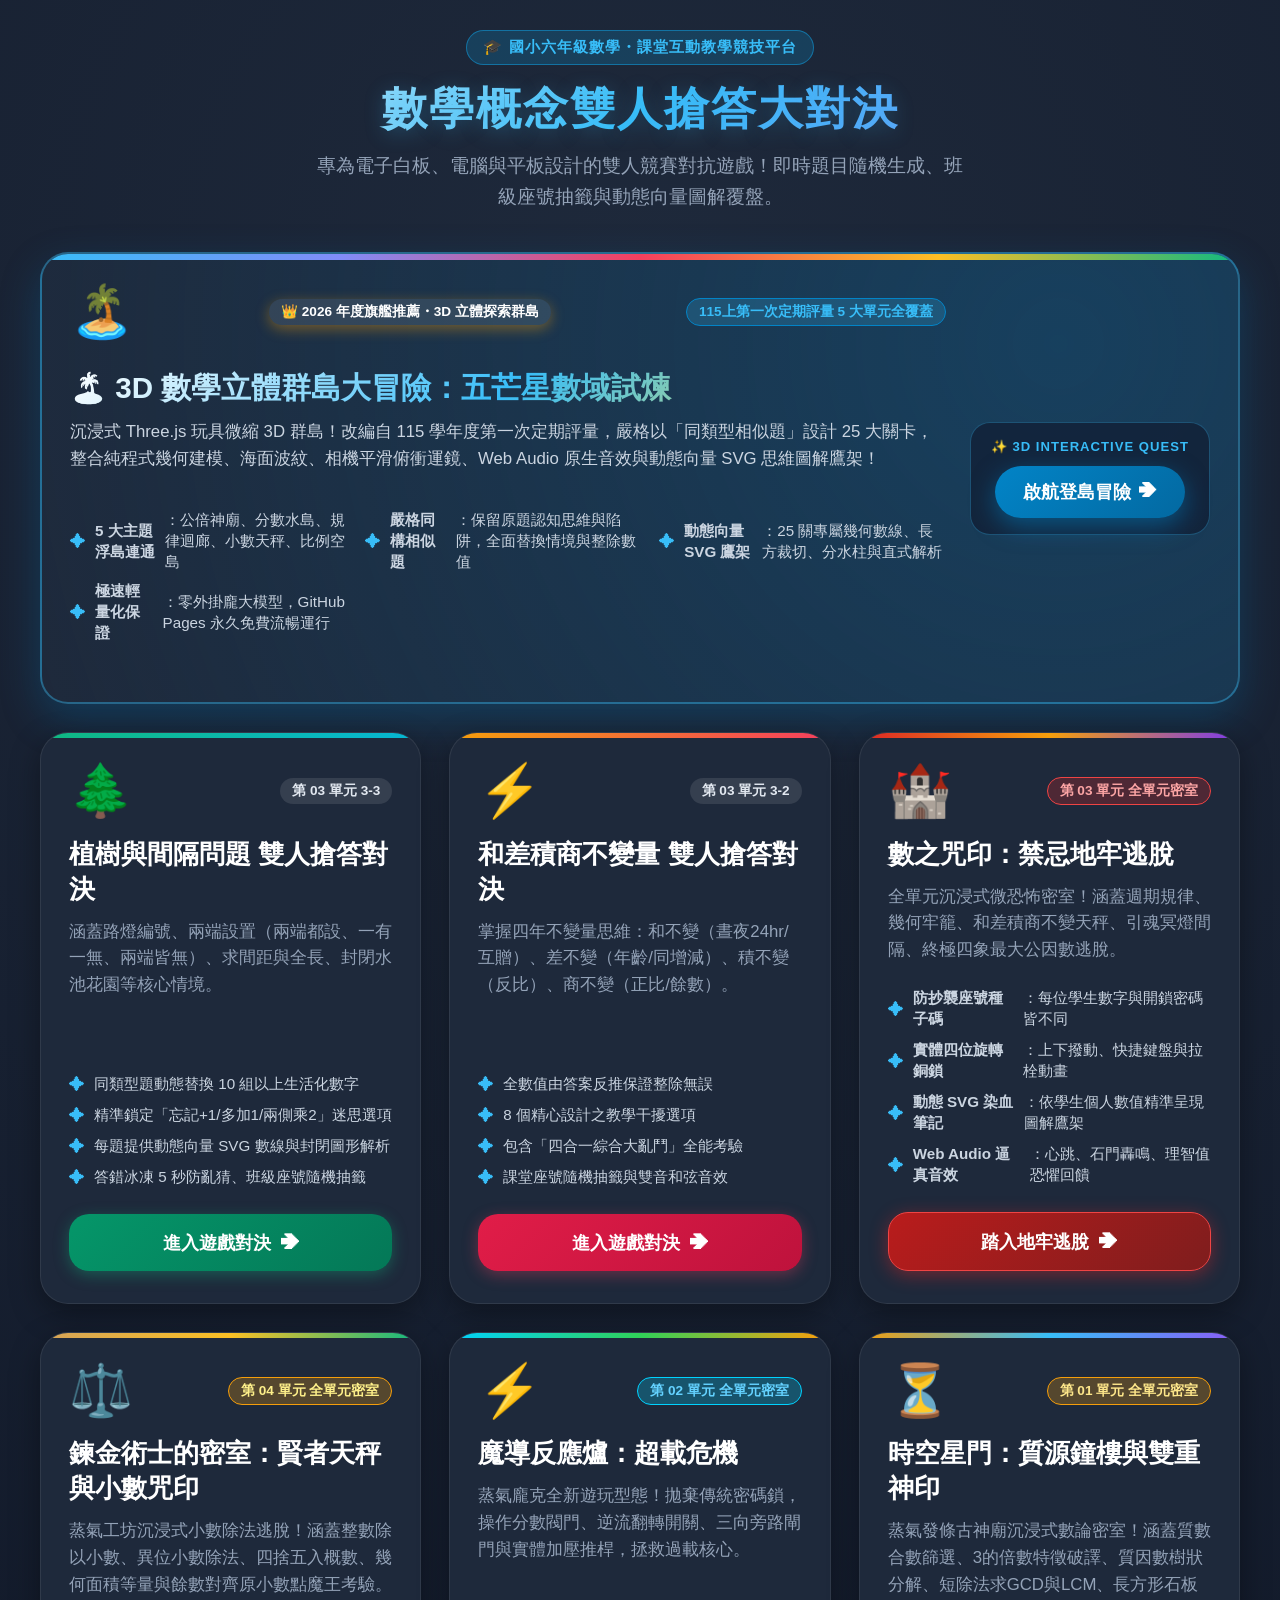
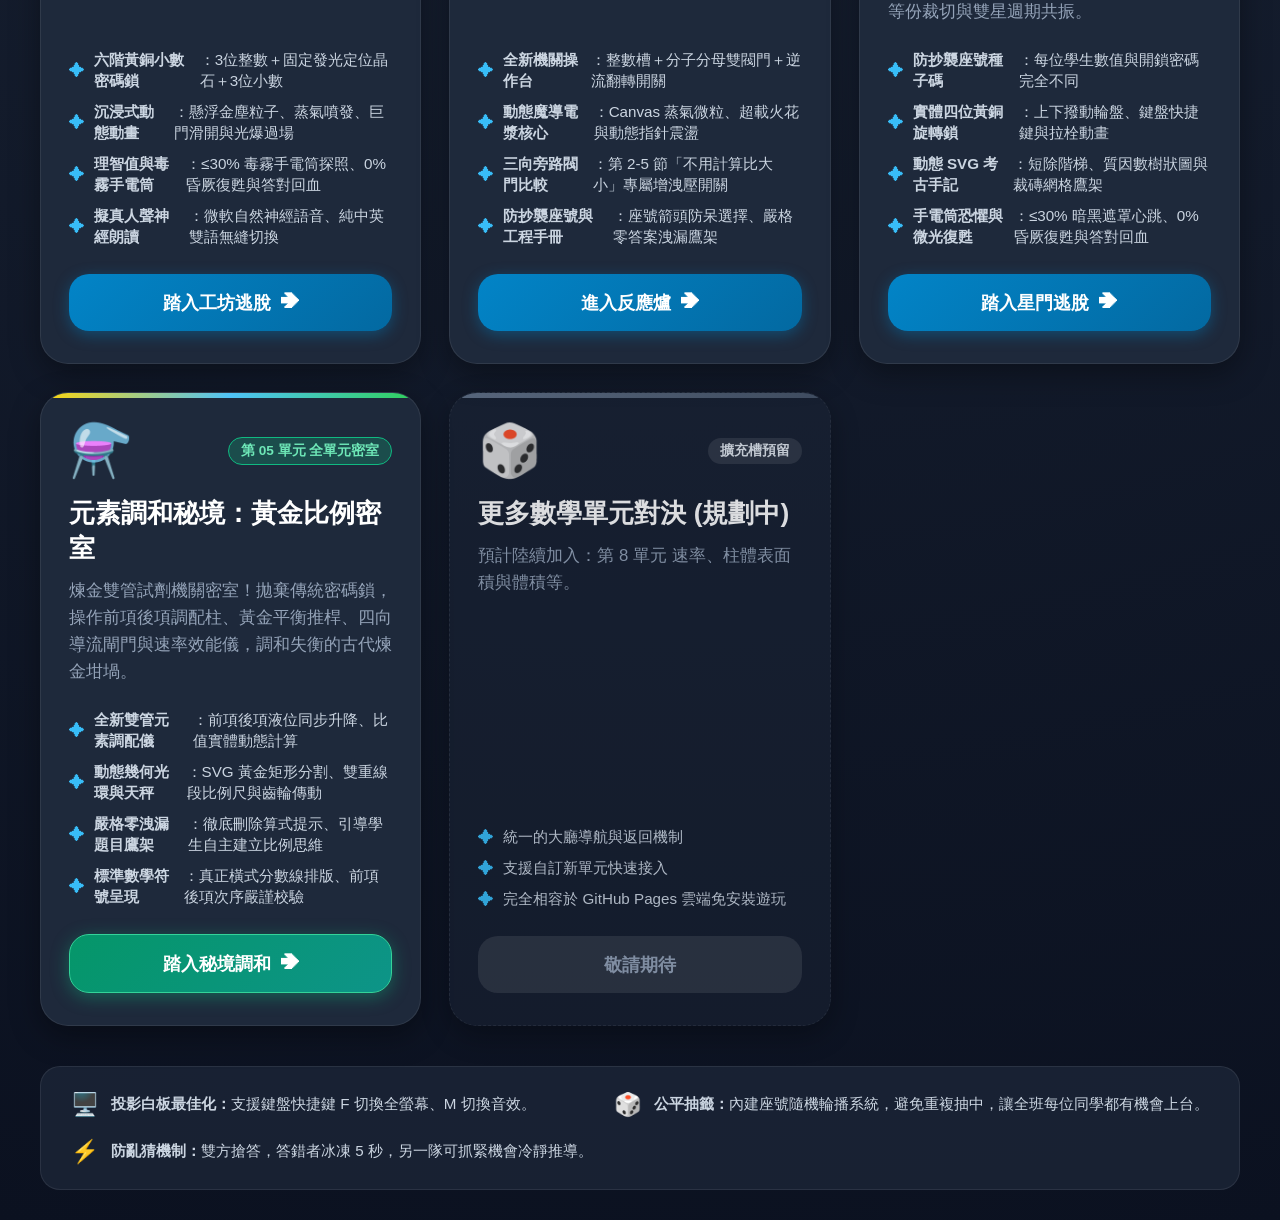
==== commit f0fc5880: "feat(math-island-3d): Add 3D Math Island Quest covering Grade 6 Midterm 5 units with isomorphic ques" ====
--- a/index.html
+++ b/index.html
@@ -19,6 +19,38 @@
     <!-- 遊戲卡片列表 (今後可持續新增) -->
     <main class="games-grid">
 
+      <!-- 👑 旗艦推薦：🏝️ 3D 數學立體群島大冒險 (跨全寬旗艦卡片) -->
+      <a href="games/math-island-3d/index.html" class="game-card theme-island-3d">
+        <div class="flagship-grid-content">
+          <div class="card-top">
+            <span class="card-icon">🏝️</span>
+            <span class="unit-tag flagship-badge">👑 2026 年度旗艦推薦・3D 立體探索群島</span>
+            <span class="unit-tag" style="background: rgba(56, 189, 248, 0.2); color: #38bdf8; border: 1px solid #0284c7;">115上第一次定期評量 5 大單元全覆蓋</span>
+          </div>
+          <h2 class="card-title" style="font-size: 1.85rem; margin: 10px 0; background: linear-gradient(135deg, #ffffff 0%, #38bdf8 50%, #fde047 100%); -webkit-background-clip: text; -webkit-text-fill-color: transparent;">
+            🏝️ 3D 數學立體群島大冒險：五芒星數域試煉
+          </h2>
+          <p class="card-desc" style="font-size: 1.05rem; line-height: 1.6; color: #cbd5e1;">
+            沉浸式 Three.js 玩具微縮 3D 群島！改編自 115 學年度第一次定期評量，嚴格以「同類型相似題」設計 25 大關卡，整合純程式幾何建模、海面波紋、相機平滑俯衝運鏡、Web Audio 原生音效與動態向量 SVG 思維圖解鷹架！
+          </p>
+          
+          <ul class="feature-list" style="margin-top: 14px; display: grid; grid-template-columns: repeat(auto-fit, minmax(280px, 1fr)); gap: 8px;">
+            <li><span class="f-icon">✦</span> <strong>5 大主題浮島連通</strong>：公倍神廟、分數水島、規律迴廊、小數天秤、比例空島</li>
+            <li><span class="f-icon">✦</span> <strong>嚴格同構相似題</strong>：保留原題認知思維與陷阱，全面替換情境與整除數值</li>
+            <li><span class="f-icon">✦</span> <strong>動態向量 SVG 鷹架</strong>：25 關專屬幾何數線、長方裁切、分水柱與直式解析</li>
+            <li><span class="f-icon">✦</span> <strong>極速輕量化保證</strong>：零外掛龐大模型，GitHub Pages 永久免費流暢運行</li>
+          </ul>
+        </div>
+
+        <div class="flagship-cta">
+          <span class="cta-tag">✨ 3D INTERACTIVE QUEST</span>
+          <div class="cta-btn-main">
+            <span>啟航登島冒險</span>
+            <span>➔</span>
+          </div>
+        </div>
+      </a>
+
       <!-- 遊戲 1：植樹與間隔問題 -->
       <a href="games/tree-intervals/index.html" class="game-card theme-tree">
         <div class="card-top">
--- a/portal.css
+++ b/portal.css
@@ -139,6 +139,85 @@
   background: linear-gradient(90deg, #00d2ff, #30d158, #ff9f0a);
 }
 
+/* 👑 旗艦 3D 數學立體群島推薦卡片 */
+.game-card.theme-island-3d {
+  grid-column: 1 / -1;
+  background: radial-gradient(circle at 85% 20%, rgba(2, 132, 199, 0.25) 0%, rgba(30, 41, 59, 0.95) 100%), #1e293b;
+  border: 2px solid rgba(56, 189, 248, 0.4);
+  box-shadow: 0 15px 40px rgba(2, 132, 199, 0.25);
+  display: grid;
+  grid-template-columns: 1fr auto;
+  gap: 24px;
+  align-items: center;
+}
+
+.game-card.theme-island-3d::before {
+  height: 6px;
+  background: linear-gradient(90deg, #38bdf8, #818cf8, #f43f5e, #fbbf24, #10b981);
+}
+
+.game-card.theme-island-3d:hover {
+  border-color: #38bdf8;
+  box-shadow: 0 25px 60px rgba(14, 165, 233, 0.4);
+  transform: translateY(-6px);
+}
+
+.flagship-badge {
+  background: linear-gradient(135deg, #f59e0b 0%, #ea580c 100%);
+  color: #ffffff !important;
+  font-weight: 900;
+  border: none !important;
+  box-shadow: 0 4px 14px rgba(245, 158, 11, 0.4);
+}
+
+.flagship-grid-content {
+  display: flex;
+  flex-direction: column;
+}
+
+.flagship-cta {
+  display: flex;
+  flex-direction: column;
+  align-items: center;
+  justify-content: center;
+  gap: 12px;
+  padding: 16px 20px;
+  background: rgba(15, 23, 42, 0.6);
+  border-radius: var(--radius-lg);
+  border: 1.5px solid rgba(56, 189, 248, 0.3);
+  min-width: 200px;
+}
+
+.flagship-cta .cta-tag {
+  font-size: 0.82rem;
+  font-weight: 800;
+  color: #38bdf8;
+  letter-spacing: 1px;
+}
+
+.flagship-cta .cta-btn-main {
+  background: linear-gradient(135deg, #0284c7 0%, #0369a1 100%);
+  color: #ffffff;
+  padding: 14px 28px;
+  border-radius: 30px;
+  font-size: 1.1rem;
+  font-weight: 900;
+  box-shadow: 0 8px 24px rgba(2, 132, 199, 0.5);
+  display: flex;
+  align-items: center;
+  gap: 8px;
+  white-space: nowrap;
+}
+
+@media (max-width: 900px) {
+  .game-card.theme-island-3d {
+    grid-template-columns: 1fr;
+  }
+  .flagship-cta {
+    width: 100%;
+  }
+}
+
 .game-card.theme-clockwork::before {
   background: linear-gradient(90deg, #f59e0b, #38bdf8, #8b5cf6);
 }
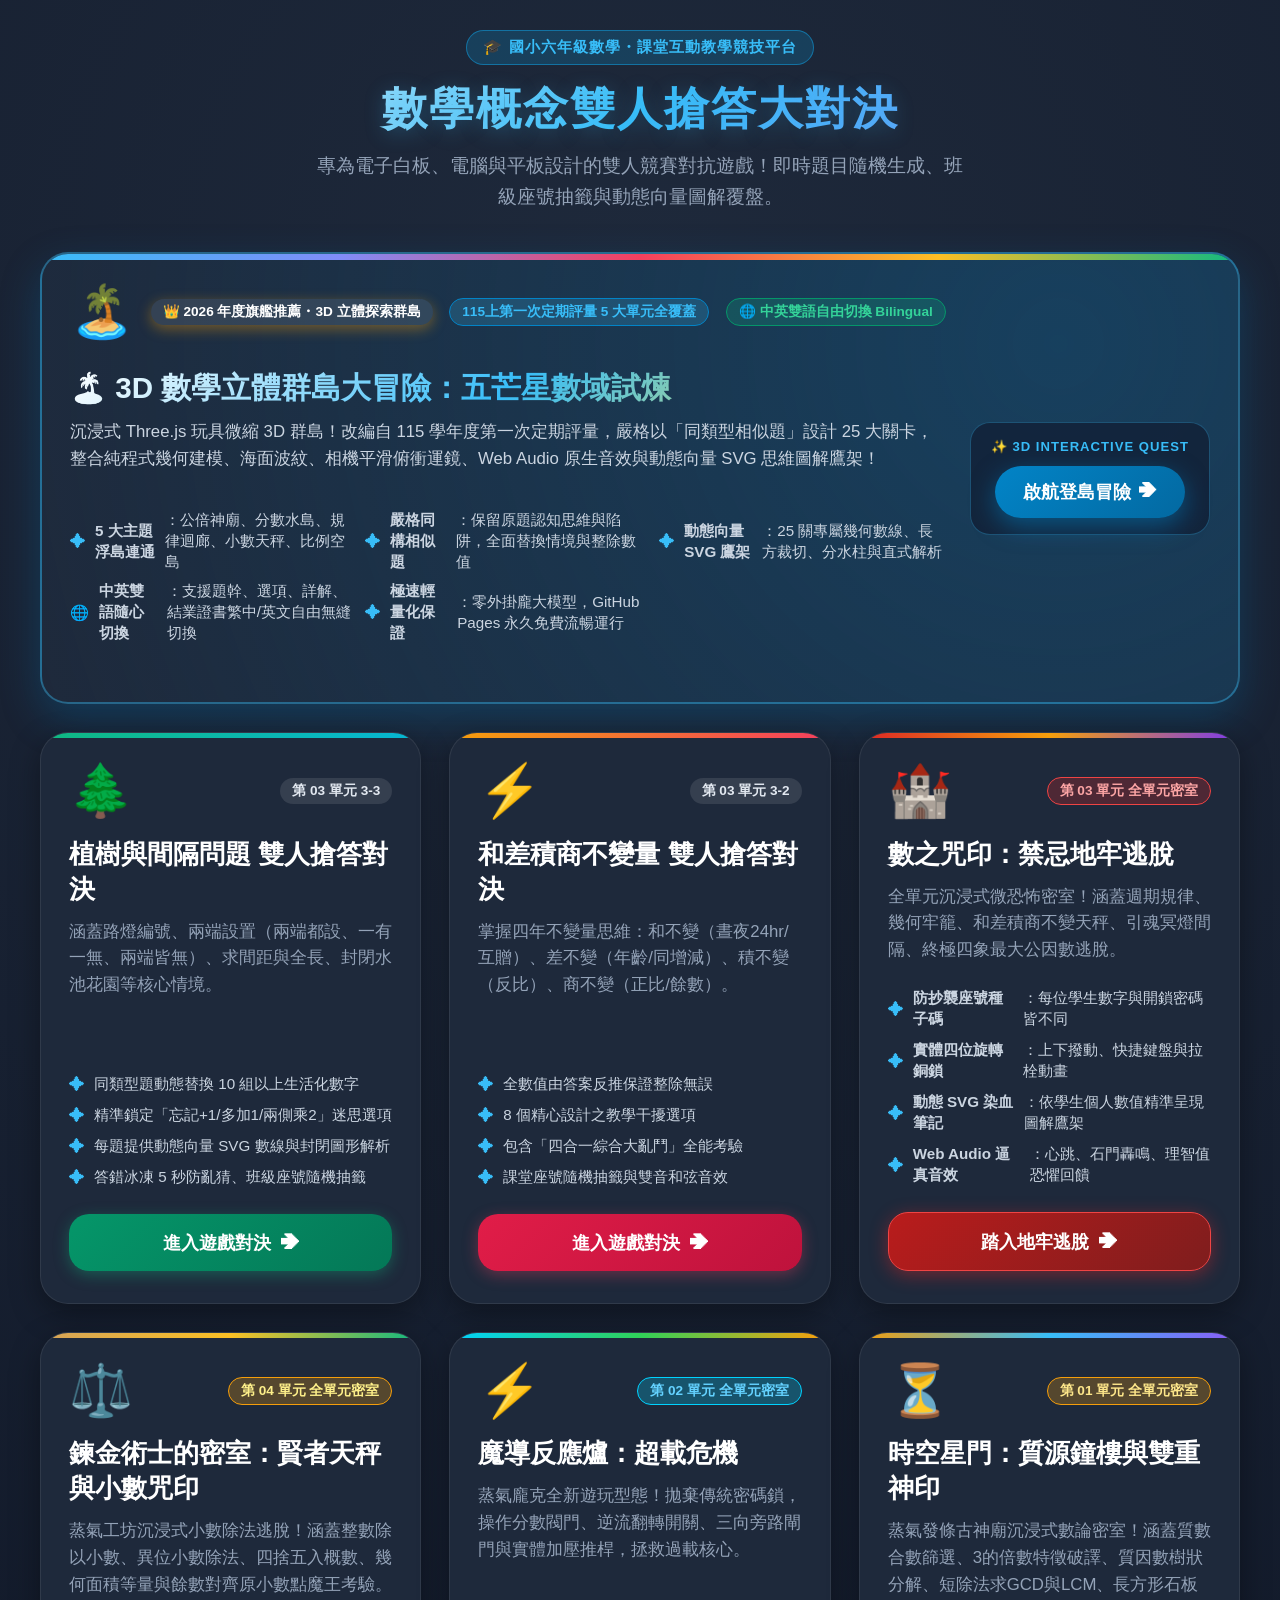
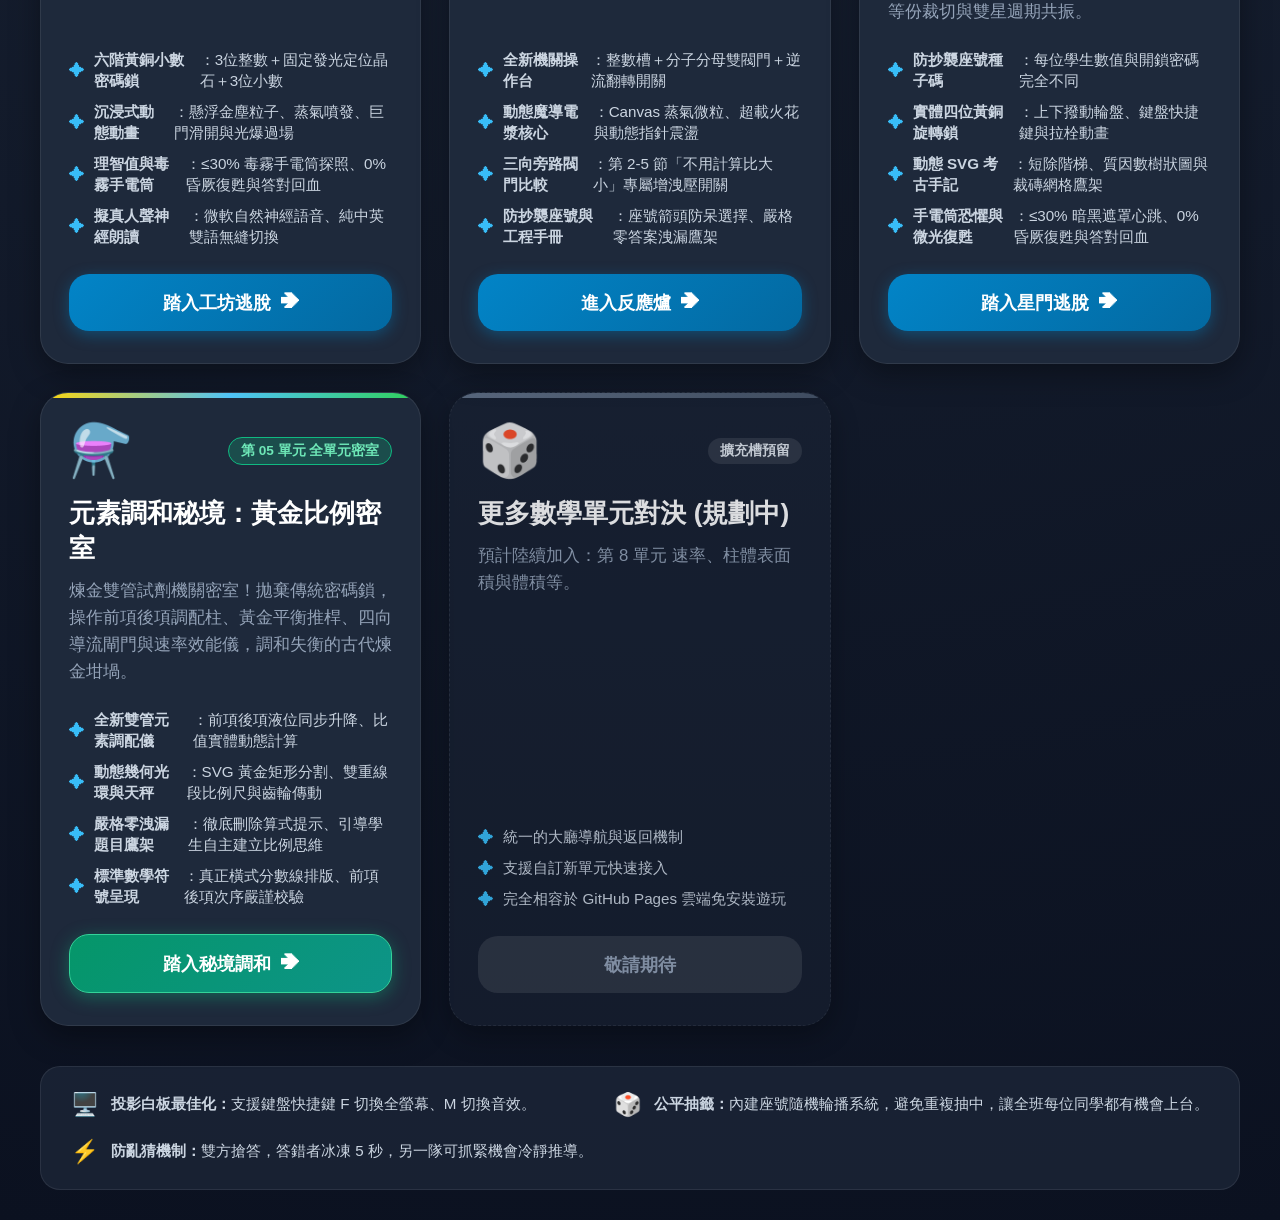
==== commit 2160d501: "feat(math-island-3d): Add real-time Chinese/English bilingual language switcher across HUD, quiz mod" ====
--- a/index.html
+++ b/index.html
@@ -26,6 +26,7 @@
             <span class="card-icon">🏝️</span>
             <span class="unit-tag flagship-badge">👑 2026 年度旗艦推薦・3D 立體探索群島</span>
             <span class="unit-tag" style="background: rgba(56, 189, 248, 0.2); color: #38bdf8; border: 1px solid #0284c7;">115上第一次定期評量 5 大單元全覆蓋</span>
+            <span class="unit-tag" style="background: rgba(16, 185, 129, 0.2); color: #34d399; border: 1px solid #059669;">🌐 中英雙語自由切換 Bilingual</span>
           </div>
           <h2 class="card-title" style="font-size: 1.85rem; margin: 10px 0; background: linear-gradient(135deg, #ffffff 0%, #38bdf8 50%, #fde047 100%); -webkit-background-clip: text; -webkit-text-fill-color: transparent;">
             🏝️ 3D 數學立體群島大冒險：五芒星數域試煉
@@ -38,6 +39,7 @@
             <li><span class="f-icon">✦</span> <strong>5 大主題浮島連通</strong>：公倍神廟、分數水島、規律迴廊、小數天秤、比例空島</li>
             <li><span class="f-icon">✦</span> <strong>嚴格同構相似題</strong>：保留原題認知思維與陷阱，全面替換情境與整除數值</li>
             <li><span class="f-icon">✦</span> <strong>動態向量 SVG 鷹架</strong>：25 關專屬幾何數線、長方裁切、分水柱與直式解析</li>
+            <li><span class="f-icon">🌐</span> <strong>中英雙語隨心切換</strong>：支援題幹、選項、詳解、結業證書繁中/英文自由無縫切換</li>
             <li><span class="f-icon">✦</span> <strong>極速輕量化保證</strong>：零外掛龐大模型，GitHub Pages 永久免費流暢運行</li>
           </ul>
         </div>
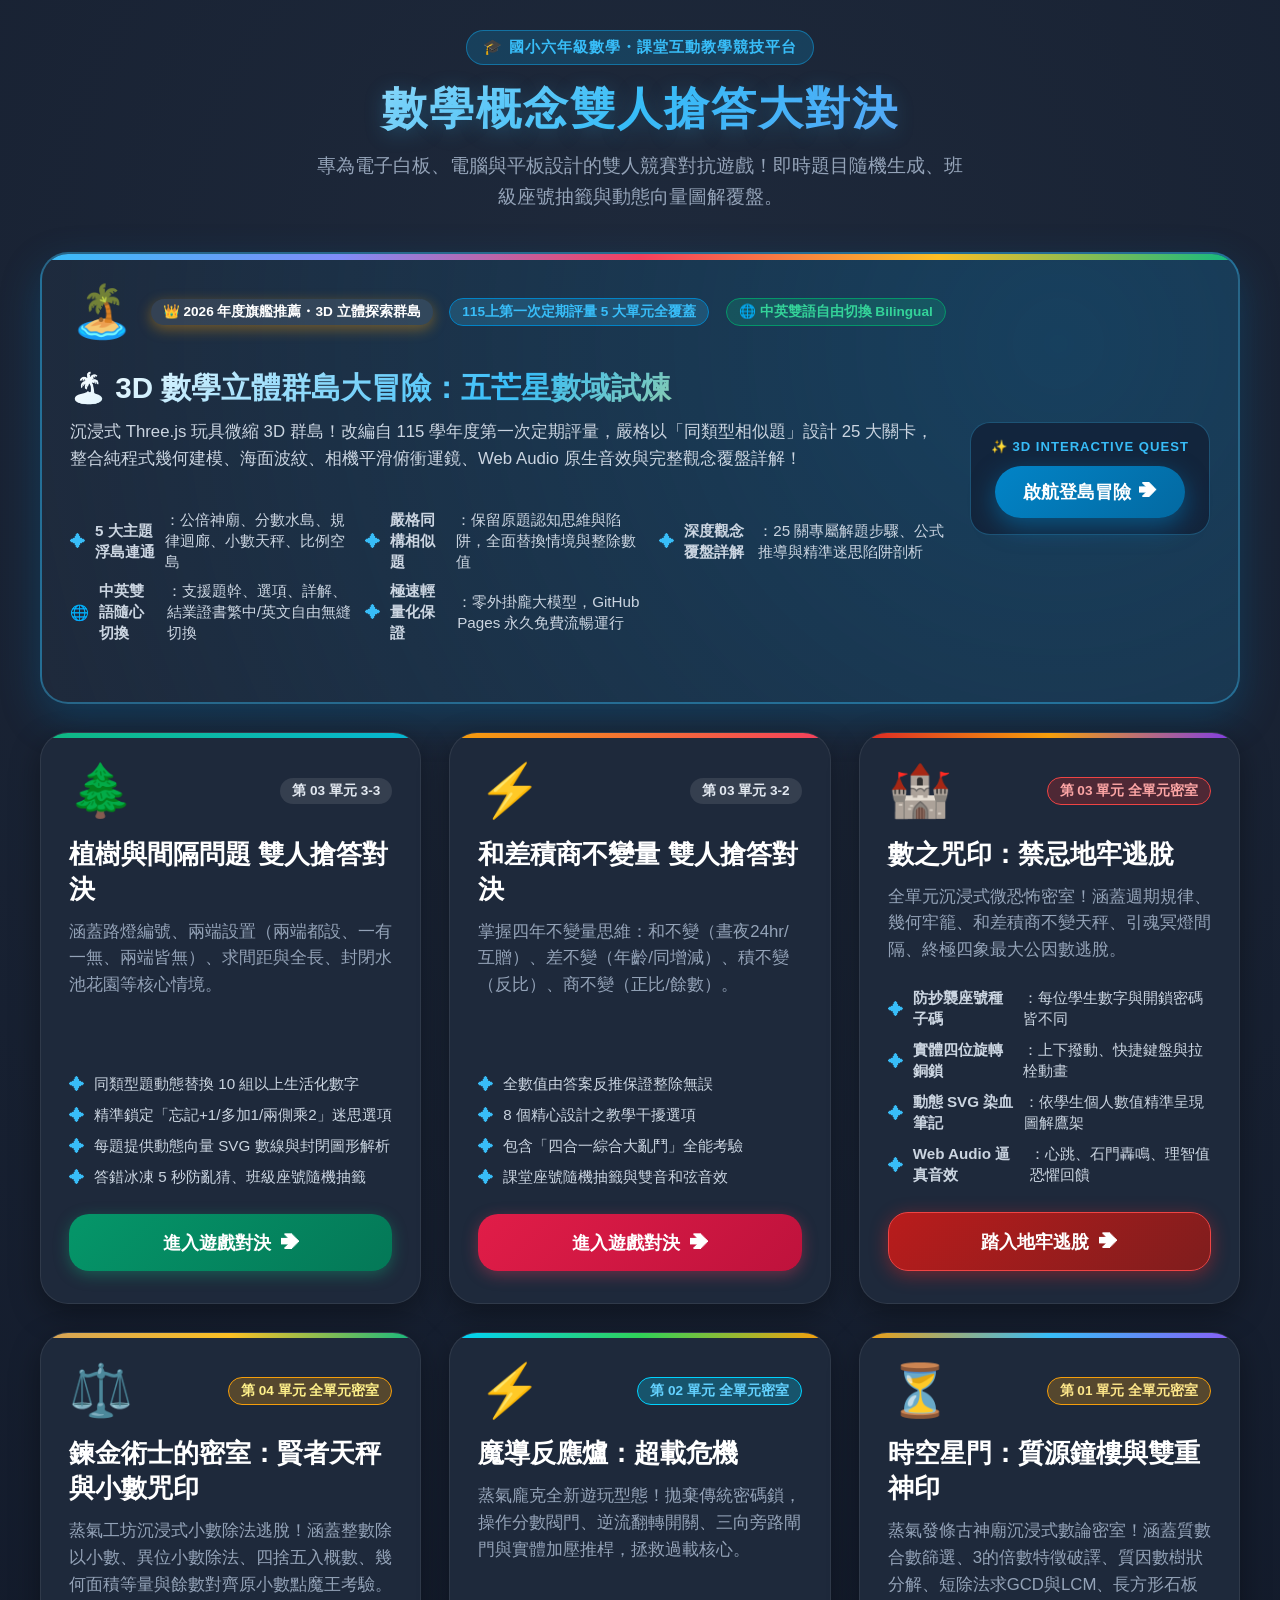
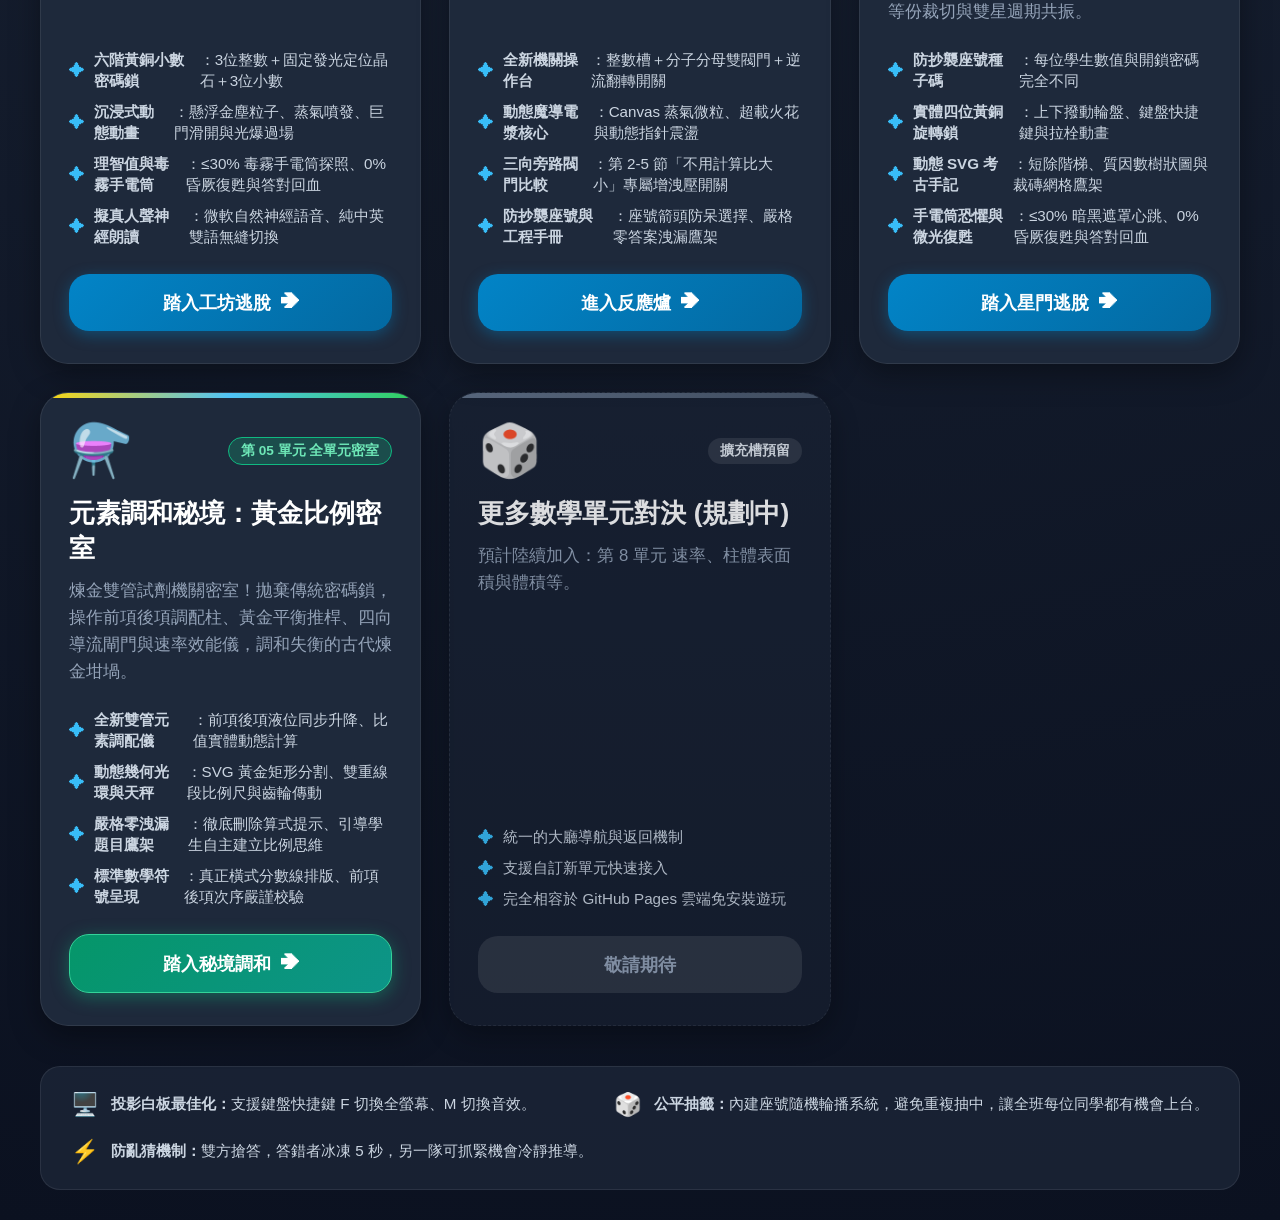
==== commit 200e57c5: "feat(math-island-3d): Disperse correct answers evenly across A(6)/B(6)/C(6)/D(7) and remove dynamic " ====
--- a/index.html
+++ b/index.html
@@ -32,13 +32,13 @@
             🏝️ 3D 數學立體群島大冒險：五芒星數域試煉
           </h2>
           <p class="card-desc" style="font-size: 1.05rem; line-height: 1.6; color: #cbd5e1;">
-            沉浸式 Three.js 玩具微縮 3D 群島！改編自 115 學年度第一次定期評量，嚴格以「同類型相似題」設計 25 大關卡，整合純程式幾何建模、海面波紋、相機平滑俯衝運鏡、Web Audio 原生音效與動態向量 SVG 思維圖解鷹架！
+            沉浸式 Three.js 玩具微縮 3D 群島！改編自 115 學年度第一次定期評量，嚴格以「同類型相似題」設計 25 大關卡，整合純程式幾何建模、海面波紋、相機平滑俯衝運鏡、Web Audio 原生音效與完整觀念覆盤詳解！
           </p>
           
           <ul class="feature-list" style="margin-top: 14px; display: grid; grid-template-columns: repeat(auto-fit, minmax(280px, 1fr)); gap: 8px;">
             <li><span class="f-icon">✦</span> <strong>5 大主題浮島連通</strong>：公倍神廟、分數水島、規律迴廊、小數天秤、比例空島</li>
             <li><span class="f-icon">✦</span> <strong>嚴格同構相似題</strong>：保留原題認知思維與陷阱，全面替換情境與整除數值</li>
-            <li><span class="f-icon">✦</span> <strong>動態向量 SVG 鷹架</strong>：25 關專屬幾何數線、長方裁切、分水柱與直式解析</li>
+            <li><span class="f-icon">✦</span> <strong>深度觀念覆盤詳解</strong>：25 關專屬解題步驟、公式推導與精準迷思陷阱剖析</li>
             <li><span class="f-icon">🌐</span> <strong>中英雙語隨心切換</strong>：支援題幹、選項、詳解、結業證書繁中/英文自由無縫切換</li>
             <li><span class="f-icon">✦</span> <strong>極速輕量化保證</strong>：零外掛龐大模型，GitHub Pages 永久免費流暢運行</li>
           </ul>
